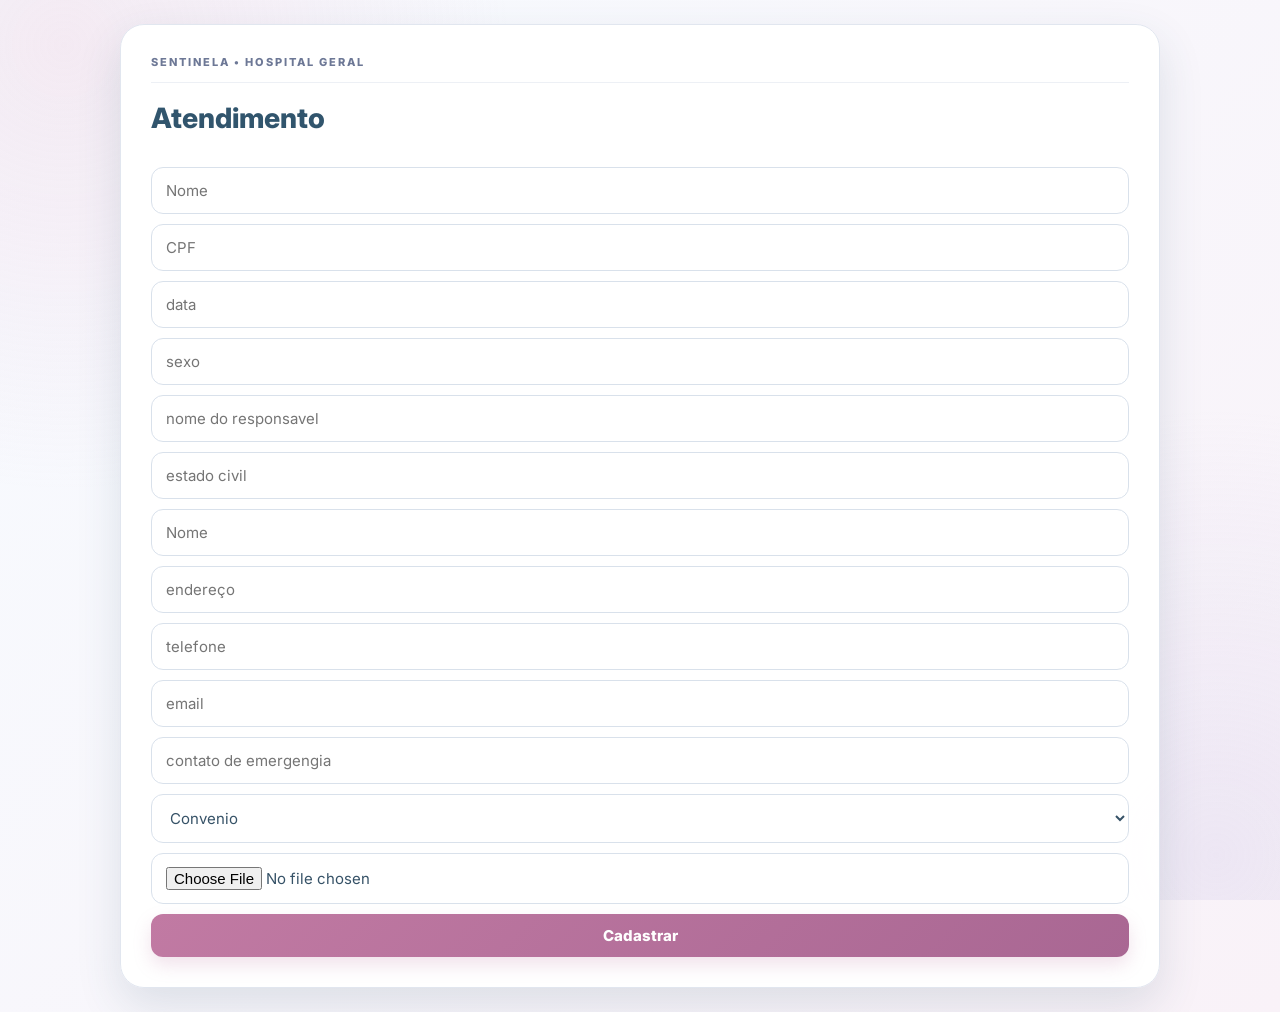
==== frontend/atendimento.html @ 2d8baa56 "Add files via upload" ====
<!DOCTYPE html>
<html>
<head><link rel="stylesheet" href="css/style.css">  <link rel="stylesheet" href="css/estilo-novo.css">
</head>
<body>
<div class="container">
<h2>Atendimento</h2>

<input id="nome" placeholder="Nome">
<input id="cpf" placeholder="CPF">
<input id="data" placeholder="data">
<input id="sexo" placeholder="sexo">
<input id="nome do responsavel" placeholder="nome do responsavel">
<input id="estado civil" placeholder="estado civil">
<input id="nome" placeholder="Nome">
<input id="endereço" placeholder="endereço">
<input id="telefone" placeholder="telefone">
<input id="email" placeholder="email">
<input id="contato de emergengia" placeholder="contato de emergengia">  
 

<select id="tipo">
  <option>Convenio</option>
  <option>Particular</option>
</select>

<input type="file" id="foto">

<button onclick="cadastrar()">Cadastrar</button>
</div>

<script>
function cadastrar(){
 fetch("/atendimento",{
  method:"POST",
  headers:{"Content-Type":"application/json"},
  body: JSON.stringify({
    nome: nome.value,
    cpf: cpf.value,
    tipo: tipo.value
  })
 });
 alert("Paciente enviado para triagem");
}
</script>
</body>
</html>
---- frontend/css/style.css ----
@import url("https://fonts.googleapis.com/css2?family=Inter:wght@400;500;600;700;800&family=Nunito:wght@500;600;700;800&display=swap");

:root{
  --navy:#183b56;
  --blue:#2f7ea5;
  --teal:#49a7a0;
  --pink:#e9a8b8;
  --lilac:#d9d1f2;
  --bg:#f4f8fb;
  --surface:#ffffff;
  --text:#243746;
  --muted:#718392;
  --border:#dce8ef;
  --shadow:0 14px 35px rgba(24,59,86,.10);
}
*{box-sizing:border-box}
body{font-family:'Inter',Arial,sans-serif;background:linear-gradient(135deg,#f5f9fc,#eef7f6);color:var(--text);margin:0;min-height:100vh;padding:24px}
body:before{content:"";position:fixed;inset:0;pointer-events:none;background:radial-gradient(circle at 10% 10%,rgba(233,168,184,.18),transparent 28%),radial-gradient(circle at 90% 90%,rgba(217,209,242,.22),transparent 30%)}
.container{position:relative;width:100%;max-width:980px;margin:0 auto;background:rgba(255,255,255,.96);padding:30px;border:1px solid rgba(220,232,239,.9);border-radius:24px;box-shadow:var(--shadow)}
h1,h2,h3{font-family:'Nunito',Arial,sans-serif;color:var(--navy);margin-top:0}
h2{font-size:28px;margin-bottom:22px}h3{font-size:20px}
input,select,textarea,button{font-family:inherit;width:100%;padding:13px 15px;margin-top:10px;border-radius:12px;border:1px solid var(--border);font-size:15px;transition:.2s}
input,select,textarea{background:#fbfdfe;color:var(--text)}
input:focus,select:focus,textarea:focus{outline:none;border-color:var(--teal);box-shadow:0 0 0 4px rgba(73,167,160,.12);background:#fff}
textarea{min-height:110px;resize:vertical}
button{background:linear-gradient(135deg,var(--blue),var(--teal));color:white;border:none;cursor:pointer;font-weight:700;box-shadow:0 6px 14px rgba(47,126,165,.18)}
button:hover{filter:brightness(.96);transform:translateY(-1px)}
.card{border:1px solid var(--border);padding:20px;margin:15px 0;border-radius:16px;background:#fff;box-shadow:0 6px 18px rgba(24,59,86,.06);border-left:5px solid var(--pink)}
.card h3{margin-bottom:10px}.card p{line-height:1.6;color:#506575}
hr{border:0;border-top:1px solid var(--border);margin:28px 0}
.verde,.amarelo,.vermelho{display:inline-block;padding:6px 12px;border-radius:999px;font-weight:700}.verde{background:#dff4e8;color:#28794b}.amarelo{background:#fff0c9;color:#8a6512}.vermelho{background:#ffe0e3;color:#a83a4a}
@media(max-width:650px){body{padding:12px}.container{padding:20px;border-radius:18px}h2{font-size:23px}}
---- frontend/css/estilo-novo.css ----
@import url("https://fonts.googleapis.com/css2?family=Inter:wght@400;500;600;700;800&family=Playfair+Display:wght@600;700&display=swap");
:root{--navy:#31556d;--blue:#4c86a3;--teal:#9bd5d3;--pink:#c17aa3;--pink2:#eab8cf;--lilac:#cfc7e8;--cream:#fffdfd;--ink:#365267;--line:#e4e7f0;--shadow:0 18px 45px rgba(49,85,109,.14)}
*{box-sizing:border-box} body{font-family:Inter,Segoe UI,Arial,sans-serif!important;background:linear-gradient(135deg,#f7fbff,#f9f2f8)!important;color:var(--ink)!important;margin:0!important;min-height:100vh;padding:24px!important} body:before{content:"";position:fixed;inset:0;pointer-events:none;background:radial-gradient(circle at 5% 5%,rgba(234,184,207,.25),transparent 30%),radial-gradient(circle at 95% 95%,rgba(207,199,232,.28),transparent 30%);z-index:-1}
.container{max-width:1040px!important;margin:0 auto!important;background:rgba(255,255,255,.96)!important;border:1px solid #e1e6ef!important;border-radius:24px!important;padding:30px!important;box-shadow:var(--shadow)!important}
h1,h2,h3{font-family:Inter,Segoe UI,Arial,sans-serif!important;color:var(--navy)!important}h2{font-size:28px!important;font-weight:800!important}h3{font-size:20px!important}
.container:before{content:"SENTINELA  •  HOSPITAL GERAL";display:block;color:#6d7896;font-size:11px;letter-spacing:2px;font-weight:800;margin-bottom:18px;border-bottom:1px solid #edf0f5;padding-bottom:13px}
input,select,textarea{font-family:inherit!important;background:#fff!important;color:var(--ink)!important;border:1px solid #d9e1eb!important;border-radius:12px!important;padding:13px 14px!important;outline:none}input:focus,select:focus,textarea:focus{border-color:var(--pink)!important;box-shadow:0 0 0 4px rgba(193,122,163,.14)!important}button{font-family:inherit!important;background:linear-gradient(135deg,var(--pink),#a96793)!important;color:#fff!important;border:0!important;border-radius:12px!important;padding:12px 18px!important;font-weight:800!important;box-shadow:0 8px 18px rgba(193,122,163,.22)!important;cursor:pointer!important}button:hover{filter:brightness(.98)!important;transform:translateY(-1px)}
.card{background:linear-gradient(135deg,#fff,#fcf9fc)!important;border:1px solid #e2e5ee!important;border-left:5px solid var(--pink)!important;border-radius:17px!important;padding:20px!important;box-shadow:0 8px 22px rgba(49,85,109,.07)!important}.card p{color:#607487!important;line-height:1.55}.card h3{margin-top:0!important}
hr{border:0!important;border-top:1px solid #e4e8f0!important;margin:28px 0!important}.aviso,.consultorio-input,.pacientes-fila{background:linear-gradient(135deg,#f0f8fa,#fbf2f8)!important;border:1px solid #dce5ed!important;border-radius:15px!important;padding:15px!important;color:var(--ink)!important}.fila-item{background:#fff!important;border:1px solid #e1e7ef!important;border-radius:12px!important}
.btn-tv,.btn-abrir-tv{background:linear-gradient(135deg,#4c86a3,#6caeb8)!important;border-radius:12px!important}.verde{background:#dff5e9!important;color:#2b8060!important}.amarelo{background:#fff0c9!important;color:#916b1b!important}.vermelho{background:#ffe0e6!important;color:#a34364!important}
/* Login */
body:has(.pagina){padding:0!important;background-image:linear-gradient(90deg,rgba(255,255,255,.12),rgba(255,247,252,.5)),url("https://images.unsplash.com/photo-1586773860418-d37222d8fce3?auto=format&fit=crop&w=1800&q=85")!important;background-size:cover!important;background-position:center!important;display:flex!important;align-items:center!important;justify-content:center!important;overflow:auto!important}body:has(.pagina):before{background:linear-gradient(90deg,rgba(39,72,91,.15),rgba(255,255,255,.35))!important;z-index:0}.pagina{max-width:470px!important;width:calc(100% - 32px)!important;padding:0!important;position:relative!important;z-index:2!important;background:transparent!important;border:0!important;box-shadow:none!important}.pagina:before{content:"";position:absolute;inset:-25px -35px -25px 45%;background:linear-gradient(135deg,rgba(234,184,207,.7),rgba(207,199,232,.45));border-radius:50% 0 0 50%;z-index:-1;filter:blur(.2px)}body:has(.pagina) .card{padding:36px 42px 30px!important;border:1px solid rgba(255,255,255,.8)!important;border-left:0!important;border-radius:24px!important;background:rgba(255,255,255,.95)!important;box-shadow:0 25px 70px rgba(40,60,75,.22)!important;text-align:center!important}.pagina .card:before{content:"♡";display:block;font-size:65px;line-height:1;color:#31556d;text-shadow:12px 0 0 #e5a8c4;margin-bottom:8px;font-family:Georgia,serif}.pagina .logo{display:none!important}.nome-hospital{font-family:Georgia,serif!important;font-size:31px!important;letter-spacing:1px!important;color:#31556d!important;text-transform:uppercase!important;line-height:1.05!important}.nome-hospital span{display:none!important}.nome-hospital strong{color:#31556d!important;font-weight:700!important}.slogan{color:#c17aa3!important;font-family:Georgia,serif!important;font-style:italic!important;font-size:16px!important}.linha{background:linear-gradient(90deg,transparent,#e5a8c4,transparent)!important;height:1px!important;margin:24px 0!important}.campo{text-align:left!important;margin:14px 0!important}.campo label{color:#587083!important;font-size:13px!important;font-weight:700!important}.input-box{background:#fff!important;border:1px solid #d9e1eb!important;border-radius:12px!important;padding:0 12px!important;display:flex!important;align-items:center!important}.input-box input{border:0!important;box-shadow:none!important;margin:0!important;background:transparent!important}.pagina #btnEntrar{background:linear-gradient(135deg,#c17aa3,#a96793)!important;width:100%!important;border-radius:12px!important;margin-top:15px!important}.rodape{color:#7c8b98!important;font-size:11px!important}
@media(max-width:650px){body{padding:12px!important}.container{padding:20px!important}.pagina{width:calc(100% - 22px)!important}.pagina .card{padding:28px 22px!important}}
/* TV */
body:has(.tv-container){padding:0!important;background:linear-gradient(135deg,#31556d,#203f55)!important}.tv-container{width:95vw!important;height:90vh!important;gap:18px!important}.tv-container .box{background:linear-gradient(135deg,#c17aa3,#e4a9c2)!important;border:5px solid #cfc7e8!important;border-radius:18px!important;box-shadow:0 8px 24px rgba(0,0,0,.22)!important}.tv-container .local-number,.tv-container #history-list,.tv-container .patient-name{color:#31556d!important}.tv-container .box-title{color:#fff!important;text-shadow:none!important}
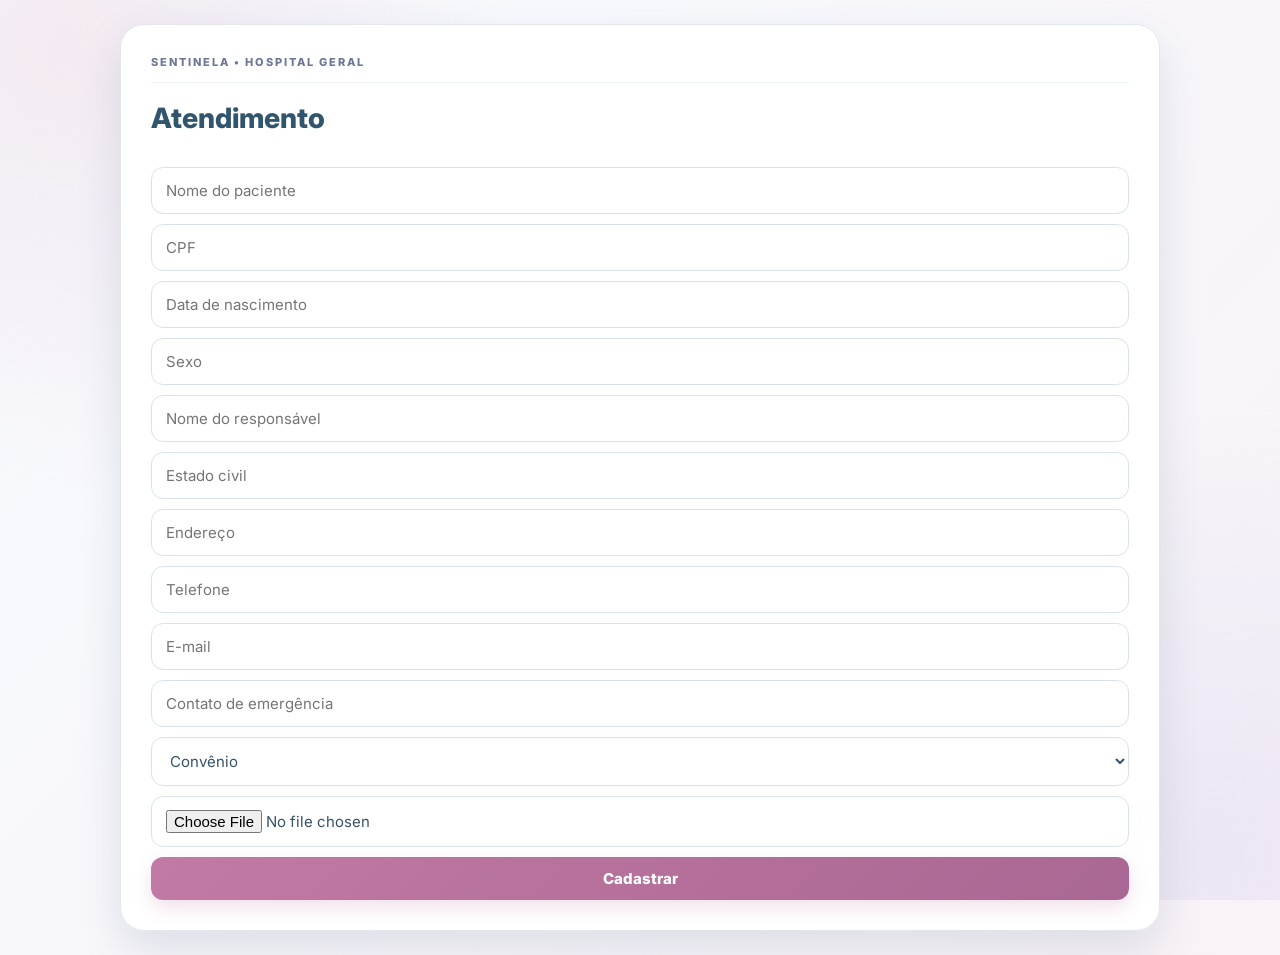
==== commit 8130f778: "Update atendimento.html" ====
--- a/frontend/atendimento.html
+++ b/frontend/atendimento.html
@@ -1,47 +1,199 @@
 <!DOCTYPE html>
-<html>
-<head><link rel="stylesheet" href="css/style.css">  <link rel="stylesheet" href="css/estilo-novo.css">
+<html lang="pt-BR">
+
+<head>
+  <meta charset="UTF-8">
+  <meta name="viewport" content="width=device-width, initial-scale=1.0">
+
+  <title>Atendimento - Sentinela</title>
+
+  <link rel="stylesheet" href="css/style.css">
+  <link rel="stylesheet" href="css/estilo-novo.css">
 </head>
+
 <body>
+
 <div class="container">
-<h2>Atendimento</h2>
 
-<input id="nome" placeholder="Nome">
-<input id="cpf" placeholder="CPF">
-<input id="data" placeholder="data">
-<input id="sexo" placeholder="sexo">
-<input id="nome do responsavel" placeholder="nome do responsavel">
-<input id="estado civil" placeholder="estado civil">
-<input id="nome" placeholder="Nome">
-<input id="endereço" placeholder="endereço">
-<input id="telefone" placeholder="telefone">
-<input id="email" placeholder="email">
-<input id="contato de emergengia" placeholder="contato de emergengia">  
- 
+  <h2>Atendimento</h2>
 
-<select id="tipo">
-  <option>Convenio</option>
-  <option>Particular</option>
-</select>
+  <input
+    id="nome"
+    type="text"
+    placeholder="Nome do paciente"
+  >
 
-<input type="file" id="foto">
+  <input
+    id="cpf"
+    type="text"
+    placeholder="CPF"
+  >
 
-<button onclick="cadastrar()">Cadastrar</button>
+  <input
+    id="data"
+    type="text"
+    placeholder="Data de nascimento"
+  >
+
+  <input
+    id="sexo"
+    type="text"
+    placeholder="Sexo"
+  >
+
+  <input
+    id="responsavel"
+    type="text"
+    placeholder="Nome do responsável"
+  >
+
+  <input
+    id="estadoCivil"
+    type="text"
+    placeholder="Estado civil"
+  >
+
+  <input
+    id="endereco"
+    type="text"
+    placeholder="Endereço"
+  >
+
+  <input
+    id="telefone"
+    type="text"
+    placeholder="Telefone"
+  >
+
+  <input
+    id="email"
+    type="email"
+    placeholder="E-mail"
+  >
+
+  <input
+    id="contatoEmergencia"
+    type="text"
+    placeholder="Contato de emergência"
+  >
+
+  <select id="tipo">
+
+    <option value="Convenio">
+      Convênio
+    </option>
+
+    <option value="Particular">
+      Particular
+    </option>
+
+  </select>
+
+  <input
+    type="file"
+    id="foto"
+  >
+
+  <button
+    type="button"
+    onclick="cadastrar()"
+  >
+    Cadastrar
+  </button>
+
 </div>
 
+
 <script>
-function cadastrar(){
- fetch("/atendimento",{
-  method:"POST",
-  headers:{"Content-Type":"application/json"},
-  body: JSON.stringify({
-    nome: nome.value,
-    cpf: cpf.value,
-    tipo: tipo.value
-  })
- });
- alert("Paciente enviado para triagem");
+
+async function cadastrar() {
+
+  const nome =
+    document.getElementById("nome").value.trim();
+
+  const cpf =
+    document.getElementById("cpf").value.trim();
+
+  const tipo =
+    document.getElementById("tipo").value;
+
+
+  // Verifica se o nome foi preenchido
+  if (!nome) {
+
+    alert("Digite o nome do paciente.");
+
+    return;
+  }
+
+
+  try {
+
+    const resposta = await fetch("/atendimento", {
+
+      method: "POST",
+
+      headers: {
+        "Content-Type": "application/json"
+      },
+
+      body: JSON.stringify({
+
+        nome: nome,
+
+        cpf: cpf,
+
+        tipo: tipo
+
+      })
+
+    });
+
+
+    if (!resposta.ok) {
+
+      throw new Error(
+        "Erro ao cadastrar paciente."
+      );
+
+    }
+
+
+    const paciente =
+      await resposta.json();
+
+
+    console.log(
+      "Paciente cadastrado:",
+      paciente
+    );
+
+
+    alert(
+      "✅ Paciente cadastrado com sucesso!\n\n" +
+      "O paciente foi enviado para a triagem."
+    );
+
+
+    // Limpa os campos principais
+    document.getElementById("nome").value = "";
+    document.getElementById("cpf").value = "";
+
+
+  } catch (erro) {
+
+    console.error(erro);
+
+    alert(
+      "❌ Não foi possível cadastrar o paciente.\n" +
+      "Verifique se o servidor está funcionando."
+    );
+
+  }
+
 }
+
 </script>
+
 </body>
 </html>
